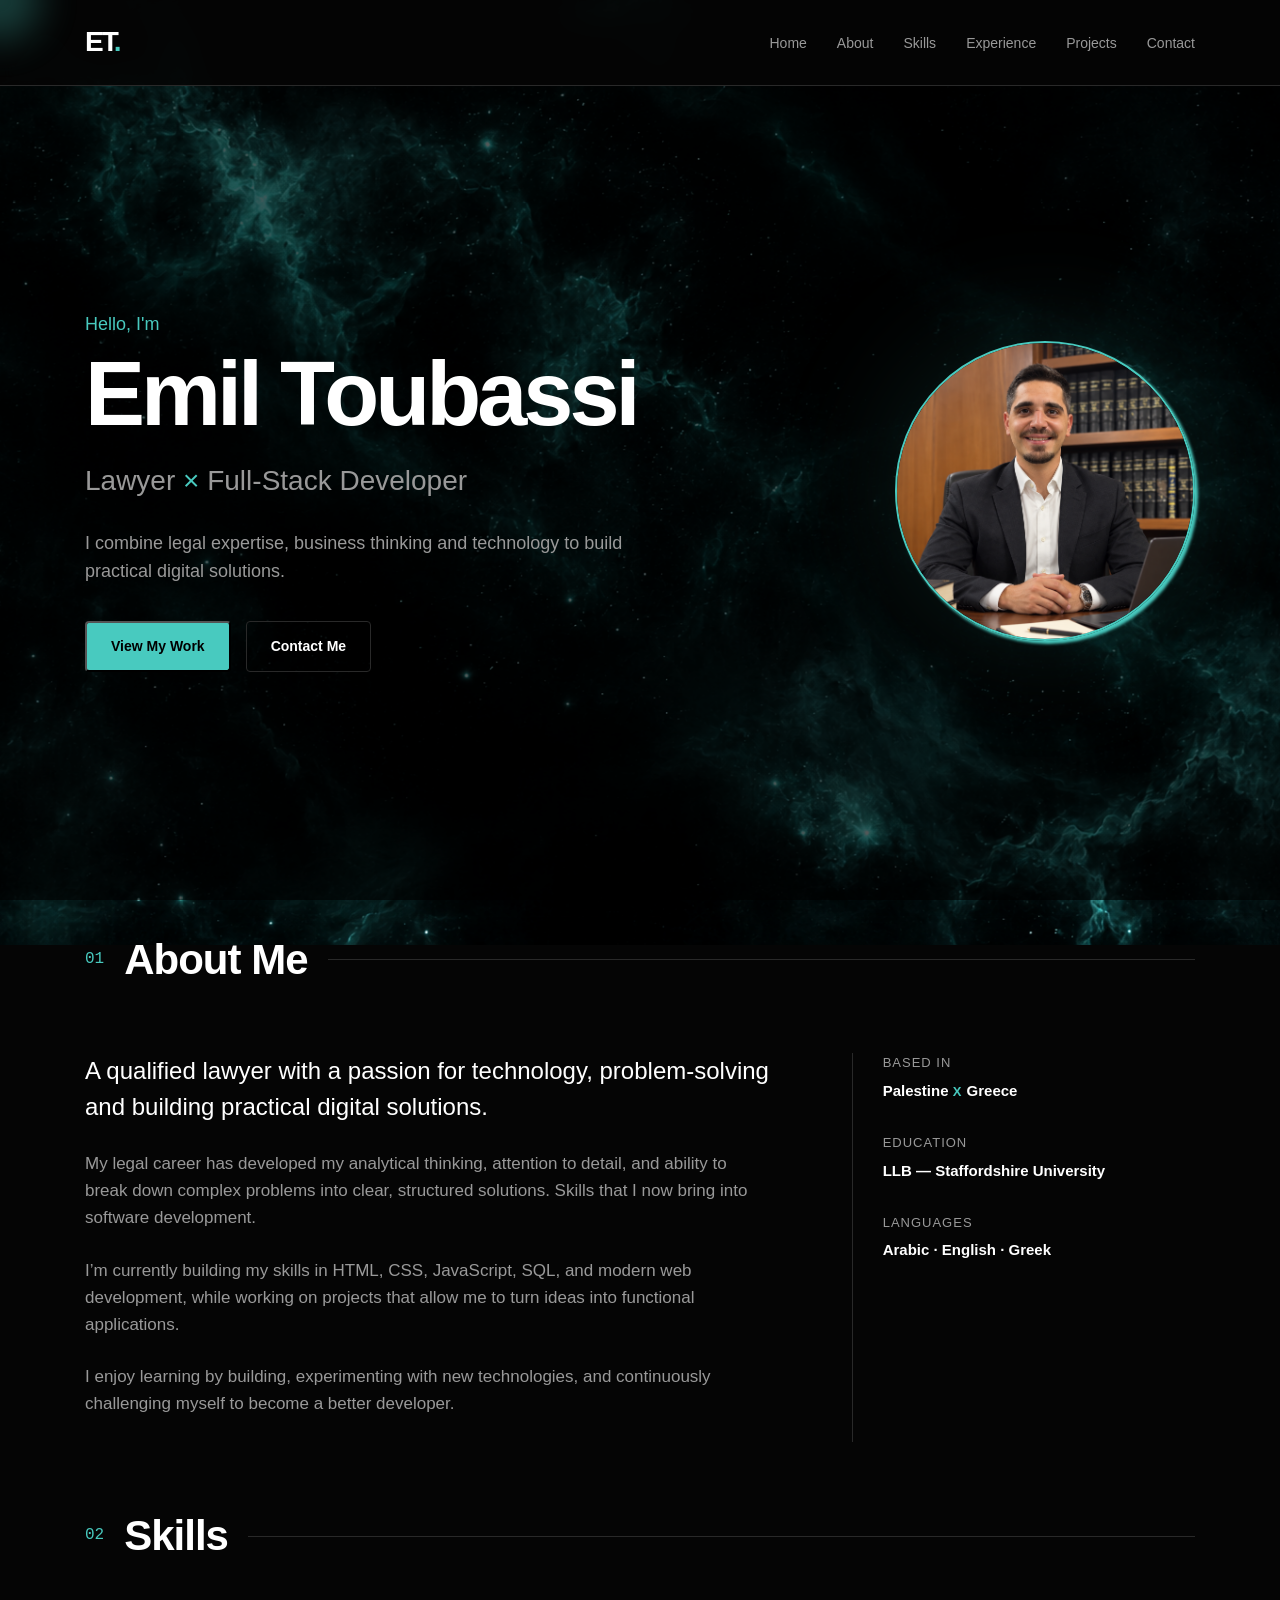
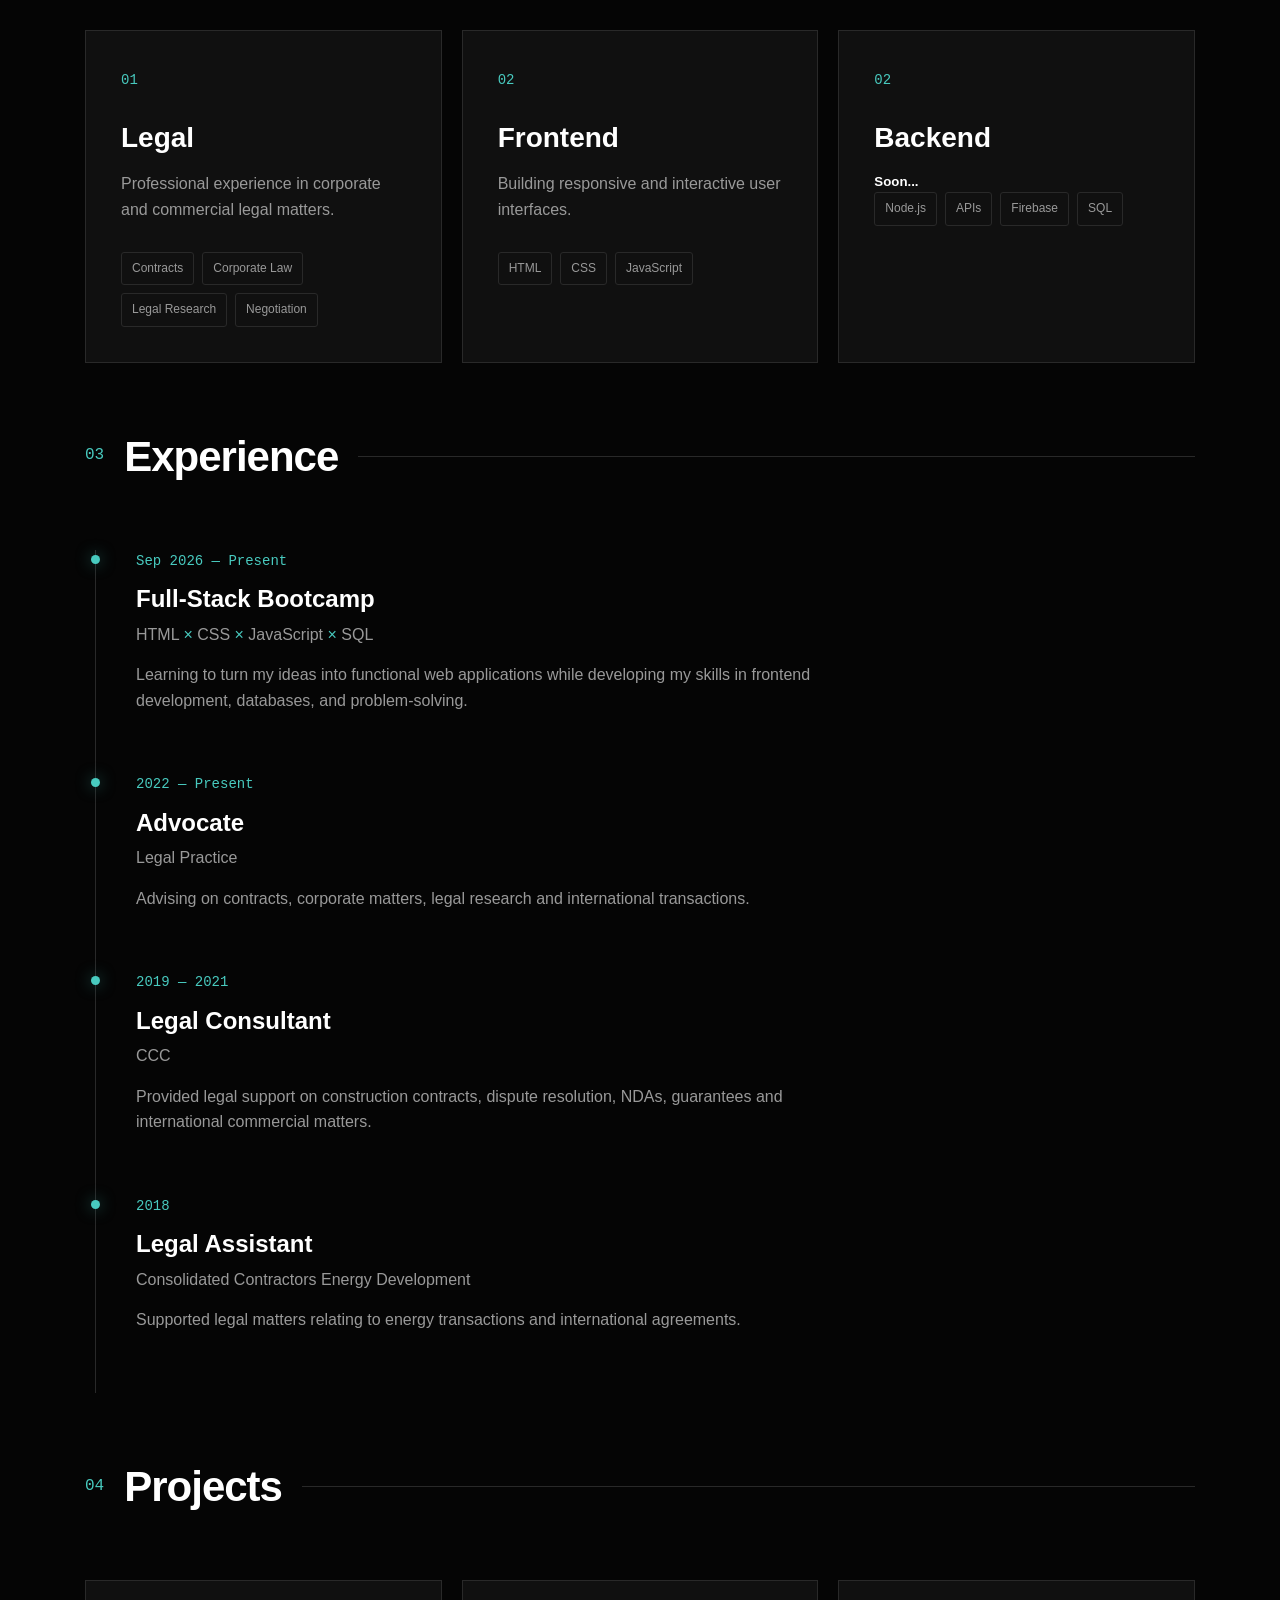
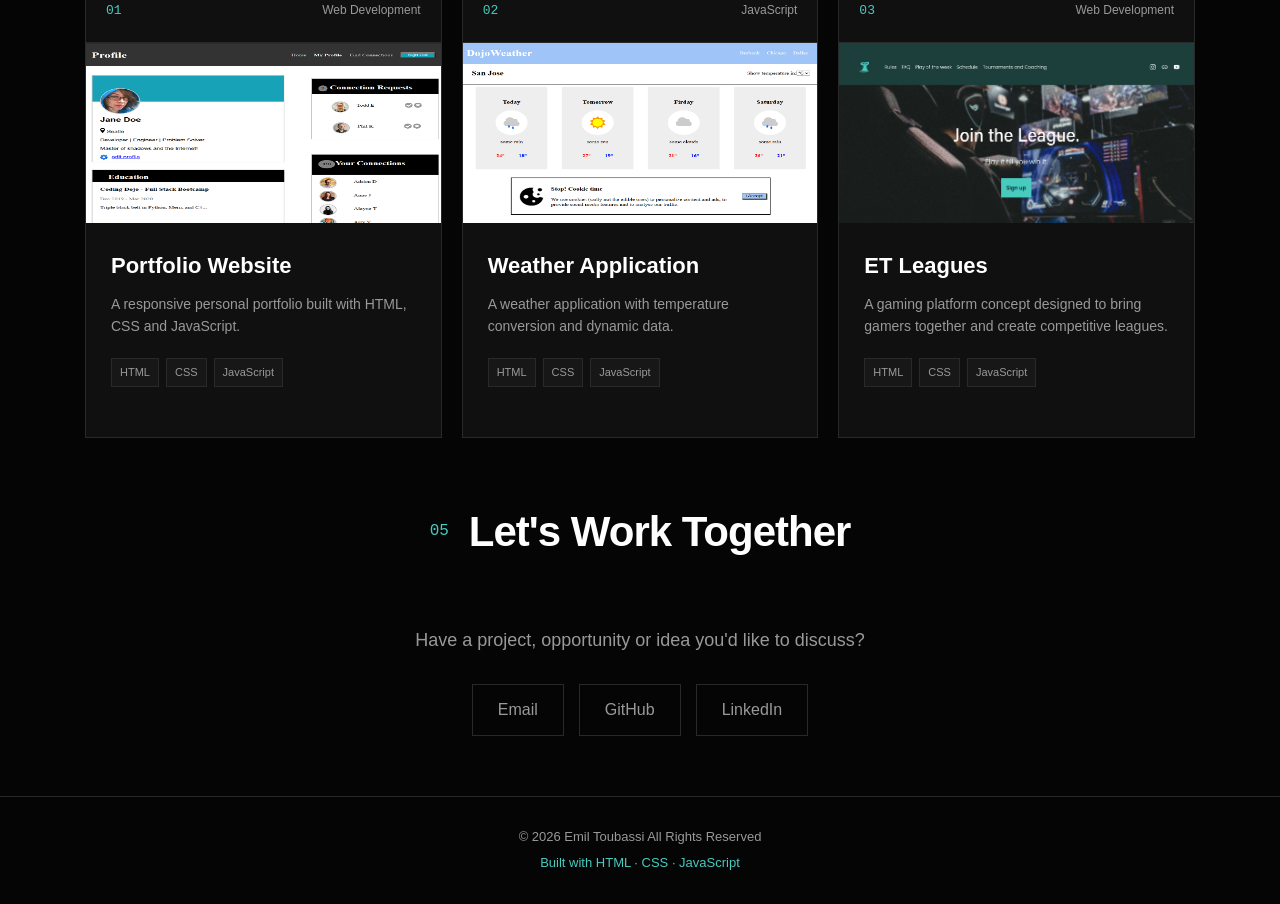
==== files/index.html @ 51c75984 "Add files via upload" ====
<!doctype html>
<html lang="en">
  <head>
    <meta charset="UTF-8" />
    <meta name="viewport" content="width=device-width, initial-scale=1.0" />

    <title>Emil Toubassi | Portfolio</title>

    <link rel="stylesheet" href="style.css" />
  </head>

  <body>
    <!--Mouse Glow-->
    <div class="cursor-glow"></div>
    <!-- =========================
         NAVBAR
    ========================== -->

    <header>
      <nav class="navbar">
        <a href="#home" class="logo"> ET<span>.</span> </a>
        <ul class="nav-links">
          <li>
            <a href="#home">Home</a>
          </li>
          <li>
            <a href="./about.html">About</a>
          </li>
          <li>
            <a href="./skills.html">Skills</a>
          </li>
          <li>
            <a href="#experience">Experience</a>
          </li>
          <li>
            <a href="#projects">Projects</a>
          </li>
          <li>
            <a href="#contact">Contact</a>
          </li>
        </ul>
        <!-- <button id="theme-toggle" class="theme-toggle">Light</button> -->
      </nav>
    </header>

    <!-- =========================
         HERO
    ========================== -->

    <main>
      <section id="home" class="hero">
        <div class="hero-content">
          <p class="hero-intro">Hello, I'm</p>
          <h1>Emil Toubassi</h1>
          <h2>Lawyer <span>×</span> Full-Stack Developer</h2>
          <p class="hero-description">
            I combine legal expertise, business thinking and technology to build
            practical digital solutions.
          </p>
          <div class="hero-buttons">
            <button href="#projects" class="btn primary-btn">
              View My Work
            </button>
            <a href="#contact" class="btn secondary-btn"> Contact Me </a>
          </div>
        </div>
        <div class="hero-image">
          <div class="image-glow"></div>
          <img src="./pics/portfolio-pic.png" alt="Emil Toubassi" />
        </div>
      </section>

      <!-- =========================
             ABOUT
        ========================== -->

      <section id="about" class="section">
        <div class="section-heading">
          <span class="section-number"> 01 </span>

          <h2>About Me</h2>
        </div>

        <div class="about-content">
          <div class="about-main">
            <p class="large-text">
              A qualified lawyer with a passion for technology, problem-solving
              and building practical digital solutions.
            </p>
            <p>
              My legal career has developed my analytical thinking, attention to
              detail, and ability to break down complex problems into clear,
              structured solutions. Skills that I now bring into software
              development.
            </p>
            <p>
              I’m currently building my skills in HTML, CSS, JavaScript, SQL,
              and modern web development, while working on projects that allow
              me to turn ideas into functional applications.
            </p>
            <p>
              I enjoy learning by building, experimenting with new technologies,
              and continuously challenging myself to become a better developer.
            </p>
          </div>

          <div class="about-details">
            <div class="detail-item">
              <span> Based in </span>
              <strong> Palestine <span>x</span> Greece</strong>
            </div>
            <div class="detail-item">
              <span> Education </span>
              <strong> LLB — Staffordshire University </strong>
            </div>
            <div class="detail-item">
              <span> Languages </span>
              <strong> Arabic · English · Greek </strong>
            </div>
          </div>
        </div>
      </section>
      <!-- =========================
             Skills
        ========================== -->

      <section id="skills" class="section">
        <div class="section-heading">
          <span class="section-number"> 02 </span>
          <h2>Skills</h2>
        </div>
        <div class="skills-container">
          <!-- Legal -->
          <div class="skill-card">
            <span class="skill-number"> 01 </span>
            <h3>Legal</h3>
            <p>
              Professional experience in corporate and commercial legal matters.
            </p>
            <div class="skill-list">
              <span>Contracts</span>
              <span>Corporate Law</span>
              <span>Legal Research</span>
              <span>Negotiation</span>
            </div>
          </div>

          <!-- FRONTEND -->
          <div class="skill-card">
            <span class="skill-number"> 02 </span>
            <h3>Frontend</h3>
            <p>Building responsive and interactive user interfaces.</p>
            <div class="skill-list">
              <span>HTML</span>
              <span>CSS</span>
              <span>JavaScript</span>
            </div>
          </div>

          <!-- BACKEND -->
          <div class="skill-card">
            <span class="skill-number"> 02 </span>
            <h3>Backend</h3>
            <h5>Soon...</h5>
            <div class="skill-list">
              <span>Node.js</span>
              <span>APIs</span>
              <span>Firebase</span>
              <span>SQL</span>
            </div>
          </div>
        </div>
      </section>

      <!-- =========================
             EXPERIENCE
        ========================== -->

      <section id="experience" class="section">
        <div class="section-heading">
          <span class="section-number"> 03 </span>

          <h2>Experience</h2>
        </div>

        <div class="timeline">
          <!-- Bootcamp -->
          <div class="timeline-item">
            <div class="timeline-date">Sep 2026 — Present</div>
            <div class="timeline-content">
              <h3>Full-Stack Bootcamp</h3>
              <h4>
                HTML <span>×</span> CSS <span>×</span> JavaScript
                <span>×</span> SQL
              </h4>
              <p>
                Learning to turn my ideas into functional web applications while
                developing my skills in frontend development, databases, and
                problem-solving.
              </p>
            </div>
          </div>
          <!-- Lawyer -->
          <div class="timeline-item">
            <div class="timeline-date">2022 — Present</div>

            <div class="timeline-content">
              <h3>Advocate</h3>
              <h4>Legal Practice</h4>

              <p>
                Advising on contracts, corporate matters, legal research and
                international transactions.
              </p>
            </div>
          </div>
          <!-- Consultant -->
          <div class="timeline-item">
            <div class="timeline-date">2019 — 2021</div>

            <div class="timeline-content">
              <h3>Legal Consultant</h3>

              <h4>CCC</h4>

              <p>
                Provided legal support on construction contracts, dispute
                resolution, NDAs, guarantees and international commercial
                matters.
              </p>
            </div>
          </div>
          <!-- Assistant -->
          <div class="timeline-item">
            <div class="timeline-date">2018</div>

            <div class="timeline-content">
              <h3>Legal Assistant</h3>

              <h4>Consolidated Contractors Energy Development</h4>

              <p>
                Supported legal matters relating to energy transactions and
                international agreements.
              </p>
            </div>
          </div>
        </div>
      </section>

      <!-- =========================
             PROJECTS
        ========================== -->

      <section id="projects" class="section">
        <div class="section-heading">
          <span class="section-number"> 04 </span>

          <h2>Projects</h2>
        </div>

        <div class="projects-container">
          <!-- PROJECT 1 -->
          <article class="project-card">
            <div class="project-top">
              <span class="project-number"> 01 </span>
              <span class="project-type"> Web Development </span>
            </div>
            <div class="project-placeholder">
              <img
                class="card-img"
                src="./pics/profile.png"
                alt="profile project"
              />
            </div>

            <div class="project-content">
              <h3>Portfolio Website</h3>
              <p>
                A responsive personal portfolio built with HTML, CSS and
                JavaScript.
              </p>
              <div class="project-technologies">
                <span>HTML</span>
                <span>CSS</span>
                <span>JavaScript</span>
              </div>
              <!--
              <a href="#" class="project-link"> View Project → </a>
              -->
            </div>
          </article>

          <!-- PROJECT 2 -->

          <article class="project-card">
            <div class="project-top">
              <span class="project-number"> 02 </span>

              <span class="project-type"> JavaScript </span>
            </div>

            <div class="project-placeholder">
              <img
                class="card-img"
                src="./pics/weather-web.png"
                alt="weather website project"
              />
            </div>

            <div class="project-content">
              <h3>Weather Application</h3>

              <p>
                A weather application with temperature conversion and dynamic
                data.
              </p>

              <div class="project-technologies">
                <span>HTML</span>
                <span>CSS</span>
                <span>JavaScript</span>
              </div>
              <!--
              <a href="#" class="project-link"> View Project → </a>
              -->
            </div>
          </article>

          <!-- PROJECT 3 -->

          <article class="project-card">
            <div class="project-top">
              <span class="project-number"> 03 </span>

              <span class="project-type"> Web Development </span>
            </div>

            <div class="project-placeholder">
              <img
                class="card-img"
                src="./pics/et-leagues.png"
                alt="et leagues"
              />
            </div>

            <div class="project-content">
              <h3>ET Leagues</h3>
              <p>
                A gaming platform concept designed to bring gamers together and
                create competitive leagues.
              </p>

              <div class="project-technologies">
                <span>HTML</span>
                <span>CSS</span>
                <span>JavaScript</span>
              </div>
              <!--
              <a href="#" class="project-link"> View Project → </a>
              -->
            </div>

            <!-- PROJECT 4 -->
          </article>
        </div>
      </section>

      <!-- =========================
             CONTACT
        ========================== -->

      <section id="contact" class="section contact-section">
        <div class="section-heading">
          <span class="section-number"> 05 </span>

          <h2>Let's Work Together</h2>
        </div>

        <p class="contact-text">
          Have a project, opportunity or idea you'd like to discuss?
        </p>

        <div class="contact-links">
          <a href="mailto:emiletoubassi@gmail.com"> Email </a>

          <a href="https://github.com/Toubassi" target="github-prof">
            GitHub
          </a>
          <a
            href="https://www.linkedin.com/in/emil-toubassi/"
            target="linkin-prof"
          >
            LinkedIn
          </a>
        </div>
      </section>
    </main>

    <!-- =========================
         FOOTER
    ========================== -->

    <footer>
      <p>© 2026 Emil Toubassi All Rights Reserved</p>

      <p class="footer-accent">Built with HTML · CSS · JavaScript</p>
    </footer>

    <script src="script.js"></script>
  </body>
</html>
---- files/style.css ----
:root {
  --primary: #48cabf;
  --background: #050505;
  --surface: #101010;
  --surface-light: #171717;
  --border: #292929;
  --text: #ffffff;
  --gray-text: #999999;
}

/* body.light-theme {
  --background: #f5f5f5;
  --surface: #ffffff;
  --surface-light: #eeeeee;
  --border: #d5d5d5;
  --text: #111111;
  --gray-text: #666666;
} */

.cursor-glow {
  position: fixed;
  width: 80px;
  height: 80px;
  border-radius: 50%;
  background-color: var(--primary);
  opacity: 0.3;
  filter: blur(20px);
  pointer-events: none;
  transform: translate(-50%, -50%);
  z-index: 9999;
}

* {
  box-sizing: border-box;
  margin: 0;
  padding: 0;
}

html {
  scroll-behavior: smooth;
}

body {
  font-family: Arial, Helvetica, sans-serif;
  background-color: var(--background);
  color: var(--text);
  line-height: 1.6;
  position: relative;
  overflow-x: hidden;
}

/* Background Pic */

body::before {
  content: "";
  position: fixed;
  top: -5%;
  left: -5%;
  width: 110%;
  height: 110%;
  background-image: url(./pics/background.png);
  background-size: cover;
  background-position: center;
  z-index: -2;
  animation: backgroundMove 5s ease-in-out infinite alternate;
}

@keyframes backgroundMove {
  from {
    transform: scale(1);
  }
  to {
    transform: scale(1.08);
  }
}

body::after {
  content: "";
  position: fixed;
  top: 0;
  left: 0;
  width: 100%;
  height: 100%;
  background-color: rgba(0, 0, 0, 0.65);
  z-index: -1;
}

a {
  text-decoration: none;
  color: inherit;
}

ul {
  list-style: none;
}

/* =========================
   NAVBAR
========================= */

header {
  position: sticky;
  top: 0;
  z-index: 1000;
  background-color: rgba(5, 5, 5, 0.9);
  border-bottom: 1px solid var(--border);
  backdrop-filter: blur(10px);
}

.navbar {
  max-width: 1150px;
  margin: auto;
  padding: 20px;
  display: flex;
  justify-content: space-between;
  align-items: center;
}

/* LOGO */

.logo {
  font-size: 28px;
  font-weight: bold;
  letter-spacing: -2px;
}

.logo span {
  color: var(--primary);
}

/* NAV LINKS */

.nav-links {
  display: flex;
  gap: 30px;
}

.nav-links a {
  color: var(--gray-text);
  font-size: 14px;
  transition: 0.3s;
}

.nav-links a:hover {
  color: var(--primary);
}

/* THEME BUTTON */

/* .theme-toggle {
  background-color: transparent;
  color: var(--text);
  border: 1px solid var (--border);
  padding: 8px 14px;
  border-radius: 20px;
  font-size: 13px;
  cursor: pointer;
  transition: 0.3;
}

.theme-toggle:hover {
  color: var(--primary);
} */

/* =========================
   HERO
========================= */

.hero {
  max-width: 1150px;
  min-height: 90vh;
  margin: auto;
  padding: 30px 20px;
  display: flex;
  align-items: center;
  justify-content: space-between;
  gap: 80px;
}

.hero-content {
  max-width: 700px;
}

.hero-intro {
  color: var(--primary);
  font-size: 18px;
  margin-bottom: 10px;
}

.hero h1 {
  font-size: clamp(50px, 8vw, 90px);
  line-height: 1;
  letter-spacing: -4px;
  margin-bottom: 20px;
}

.hero h2 {
  color: var(--gray-text);
  font-size: 28px;
  font-weight: normal;
  margin-bottom: 25px;
}

.hero h2 span {
  color: var(--primary);
}

.hero-description {
  color: var(--gray-text);
  max-width: 600px;
  font-size: 18px;
  margin-bottom: 35px;
}

/* =========================
   BUTTONS
========================= */

.hero-buttons {
  display: flex;
  gap: 15px;
}

.btn {
  display: inline-block;
  padding: 13px 24px;
  border-radius: 4px;
  font-size: 14px;
  font-weight: bold;
  transition: 0.3s;
}

.primary-btn {
  background-color: var(--primary);
  color: #000000;
}

.primary-btn:hover {
  box-shadow: 0 0 25px #48cabf59;
  transform: translateY(-2px);
}

.secondary-btn {
  border: 1px solid var(--border);
  color: var(--text);
}

.secondary-btn:hover {
  border-color: var(--primary);
  color: var(--primary);
}

/* =========================
   HERO IMAGE
========================= */

.hero-image {
  position: relative;
  width: 300px;
  height: 300px;
  flex-shrink: 0;
}

.hero-image img {
  position: relative;
  width: 100%;
  height: 100%;
  object-fit: cover;
  border-radius: 50%;
  border: 2px solid var(--primary);
  z-index: 2;
  box-shadow: 3px 3px 3px #48cabf;
}

.image-glow {
  position: absolute;
  width: 100%;
  height: 100%;
  background-color: var(--primary);
  border-radius: 50%;
  filter: blur(70px);
  opacity: 0.15;
}

/* =========================
   SECTIONS
========================= */

.section {
  max-width: 1150px;
  margin: auto;
  padding: 30px 20px;
}

.section-heading {
  display: flex;
  align-items: center;
  gap: 20px;
  margin-bottom: 60px;
}

.section-number {
  color: var(--primary);
  font-family: monospace;
  font-size: 16px;
}

.section-heading h2 {
  font-size: 42px;
  letter-spacing: -1px;
}

.section-heading::after {
  content: "";
  height: 1px;
  flex: 1;
  background-color: var(--border);
}

/* =========================
   ABOUT
========================= */

.about-content {
  display: grid;
  grid-template-columns: 2fr 1fr;
  gap: 80px;
}

.about-main p {
  color: var(--gray-text);
  margin-bottom: 25px;
  font-size: 17px;
}

.about-main .large-text {
  color: var(--text);
  font-size: 24px;
  line-height: 1.5;
}

.about-details {
  border-left: 1px solid var(--border);
  padding-left: 30px;
}

.detail-item {
  display: flex;
  flex-direction: column;
  gap: 5px;
  margin-bottom: 30px;
}

.detail-item span {
  color: var(--gray-text);
  font-size: 13px;
  text-transform: uppercase;
  letter-spacing: 1px;
}

.detail-item strong {
  color: var(--text);
  font-size: 15px;
}

.detail-item strong span {
  color: var(--primary);
}

/* =========================
   SKILLS
========================= */

.skills-container {
  display: grid;
  grid-template-columns: repeat(3, 1fr);
  gap: 20px;
}

.skill-card {
  background-color: var(--surface);
  border: 1px solid var(--border);
  padding: 35px;
  min-height: 300px;
  transition: 0.3s;
}

.skill-card:hover {
  border-color: var(--primary);
  transform: translateY(-5px);
}

.skill-number {
  color: var(--primary);
  font-family: monospace;
  font-size: 14px;
}

.skill-card h3 {
  font-size: 28px;
  margin: 25px 0 10px;
}

.skill-card > p {
  color: var(--gray-text);
  margin-bottom: 30px;
}

.skill-list {
  display: flex;
  flex-wrap: wrap;
  gap: 8px;
}

.skill-list span {
  border: 1px solid var(--border);
  padding: 6px 10px;
  color: var(--gray-text);
  font-size: 12px;
  border-radius: 3px;
}

/* =========================
   EXPERIENCE
========================= */

.timeline {
  border-left: 1px solid var(--border);
  margin-left: 10px;
}

.timeline-item {
  position: relative;
  padding-left: 40px;
  padding-bottom: 60px;
}

.timeline-item::before {
  content: "";
  position: absolute;
  width: 9px;
  height: 9px;
  border-radius: 50%;
  background-color: var(--primary);
  left: -5px;
  top: 5px;
  box-shadow: 0 0 15px rgba(72, 202, 191, 0.5);
}

.timeline-date {
  color: var(--primary);
  font-family: monospace;
  font-size: 14px;
  margin-bottom: 8px;
}

.timeline-content h3 {
  font-size: 24px;
  margin-bottom: 3px;
}

.timeline-content h4 {
  color: var(--gray-text);
  font-weight: normal;
  margin-bottom: 15px;
}

.timeline-content p {
  color: var(--gray-text);
  max-width: 700px;
}

.timeline-content h4 span {
  color: var(--primary);
}

/* =========================
   PROJECTS
========================= */

.projects-container {
  display: grid;
  grid-template-columns: repeat(3, 1fr);
  gap: 20px;
}

.project-card {
  background-color: var(--surface);
  border: 1px solid var(--border);
  overflow: hidden;
  transition: 0.3s;
}

.project-card:hover {
  border-color: var(--primary);
  transform: translateY(-6px);
  box-shadow: 0 15px 40px rgba(0, 0, 0, 0.4);
}

.project-top {
  display: flex;
  justify-content: space-between;
  padding: 20px;
  border-bottom: 1px solid var(--border);
}

.project-number {
  color: var(--primary);
  font-family: monospace;
}

.project-type {
  color: var(--gray-text);
  font-size: 12px;
}

.project-placeholder {
  height: 180px;
  display: flex;
  align-items: center;
  justify-content: center;
  background-color: var(--surface-light);
  color: var(--primary);
  font-size: 60px;
  font-weight: bold;
  letter-spacing: -5px;
}

.card-img {
  width: 100%;
  height: 100%;
}

.project-content {
  padding: 25px;
}

.project-content h3 {
  font-size: 22px;
  margin-bottom: 10px;
}

.project-content p {
  color: var(--gray-text);
  font-size: 14px;
  margin-bottom: 20px;
}

.project-technologies {
  display: flex;
  flex-wrap: wrap;
  gap: 7px;
  margin-bottom: 25px;
}

.project-technologies span {
  background-color: var(--surface-light);
  border: 1px solid var(--border);
  padding: 5px 8px;
  color: var(--gray-text);
  font-size: 11px;
}

.project-link {
  color: var(--primary);
  font-size: 14px;
  font-weight: bold;
}

.project-link:hover {
  text-decoration: underline;
}

/* =========================
   CONTACT
========================= */

.contact-section {
  text-align: center;
  padding-bottom: 60px;
}

.contact-section .section-heading {
  justify-content: center;
}

.contact-section .section-heading::after {
  display: none;
}

.contact-text {
  color: var(--gray-text);
  font-size: 18px;
  margin-bottom: 30px;
}

.contact-links {
  display: flex;
  justify-content: center;
  gap: 15px;
}

.contact-links a {
  border: 1px solid var(--border);
  padding: 12px 25px;
  color: var(--gray-text);
  transition: 0.3s;
}

.contact-links a:hover {
  color: var(--primary);
  border-color: var(--primary);
}

/* =========================
   FOOTER
========================= */

footer {
  border-top: 1px solid var(--border);
  padding: 30px 20px;
  text-align: center;
  color: var(--gray-text);
  font-size: 13px;
}

.footer-accent {
  color: var(--primary);
  margin-top: 5px;
}

/* =========================
   RESPONSIVE
========================= */

@media (max-width: 900px) {
  .hero {
    flex-direction: column-reverse;
    text-align: center;
    padding-top: 70px;
  }

  .hero-description {
    margin-left: auto;
    margin-right: auto;
  }

  .hero-buttons {
    justify-content: center;
  }

  .skills-container {
    grid-template-columns: 1fr;
  }

  .projects-container {
    grid-template-columns: 1fr;
  }

  .about-content {
    grid-template-columns: 1fr;
    gap: 40px;
  }

  .about-details {
    border-left: none;
    border-top: 1px solid var(--border);
    padding-left: 0;
    padding-top: 30px;
  }
}

@media (max-width: 650px) {
  .navbar {
    padding: 15px;
  }

  .nav-links {
    display: none;
  }

  .hero {
    min-height: auto;
    padding: 80px 20px;
  }

  .hero h1 {
    font-size: 50px;
    letter-spacing: -2px;
  }

  .hero h2 {
    font-size: 21px;
  }

  .hero-image {
    width: 220px;
    height: 220px;
  }

  .hero-buttons {
    flex-direction: column;
  }

  .btn {
    width: 100%;
  }

  .section {
    padding: 80px 20px;
  }

  .section-heading h2 {
    font-size: 32px;
  }

  .contact-links {
    flex-direction: column;
  }
}
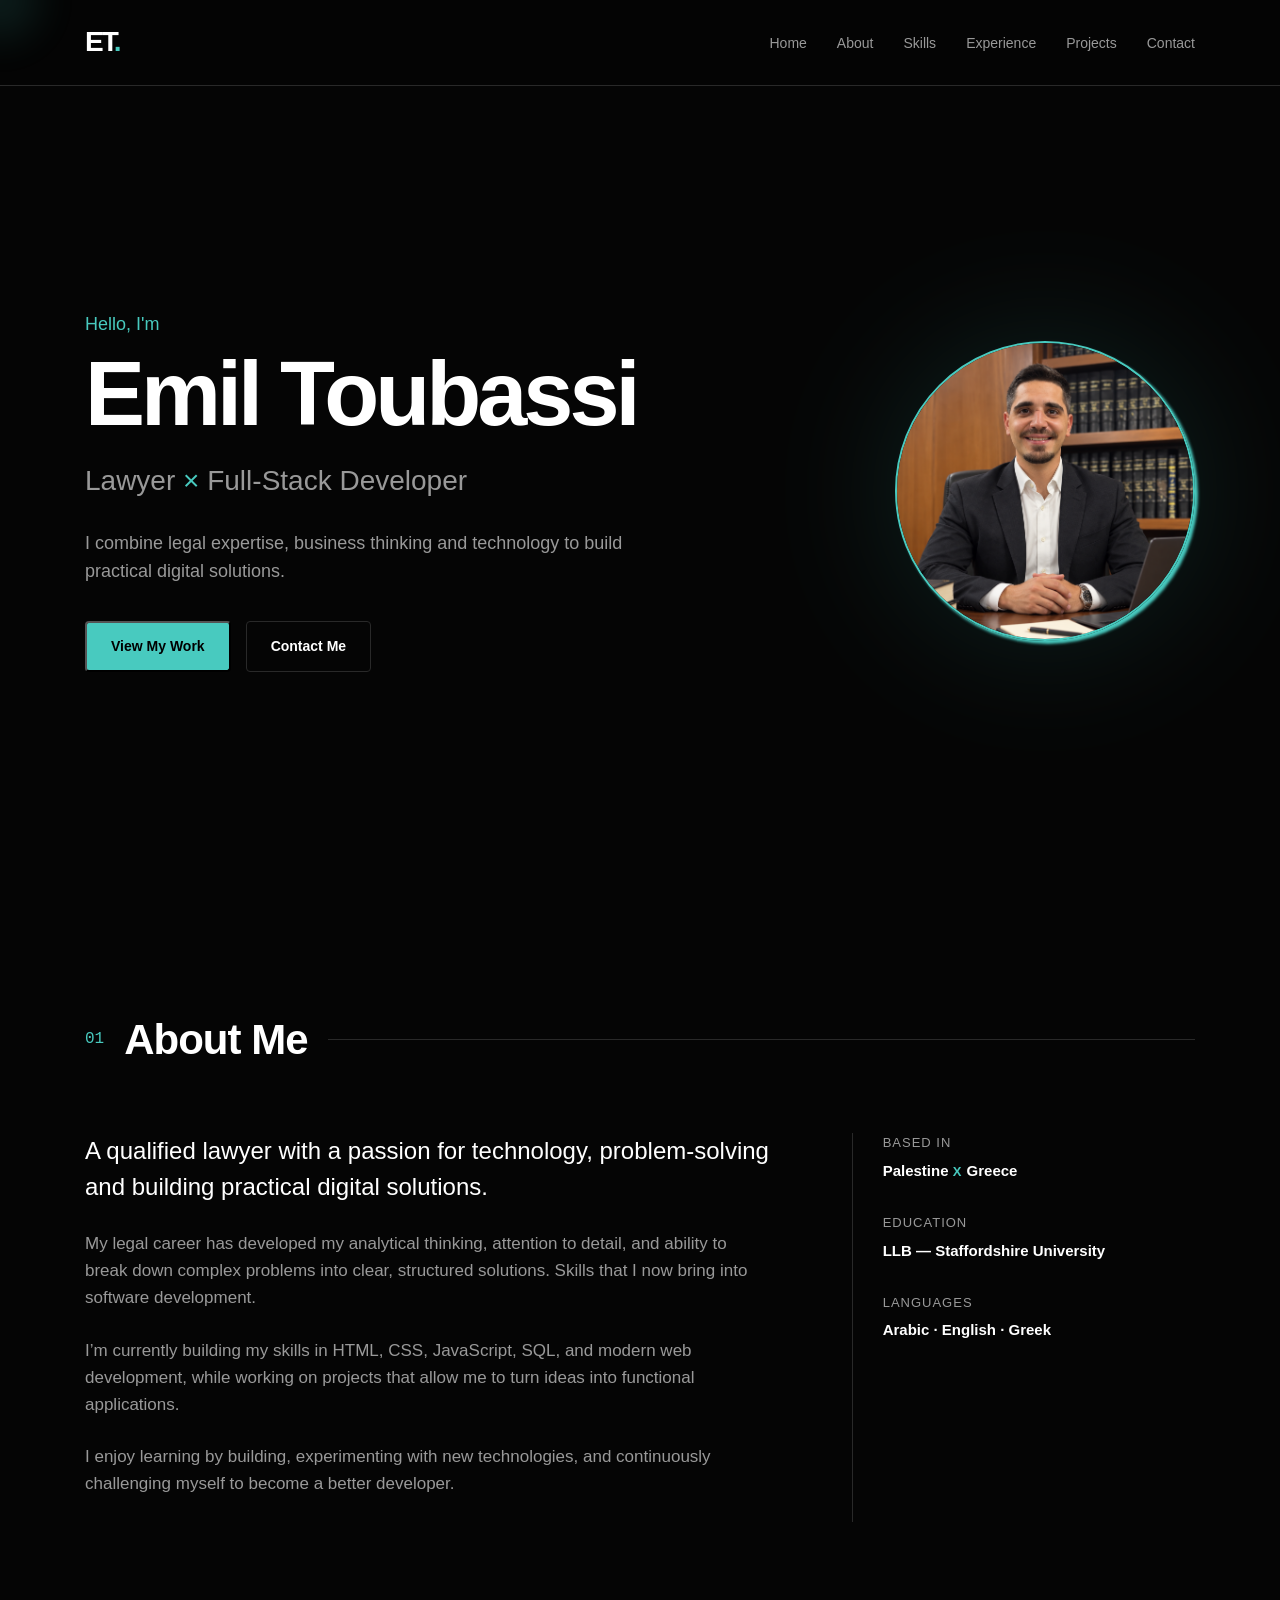
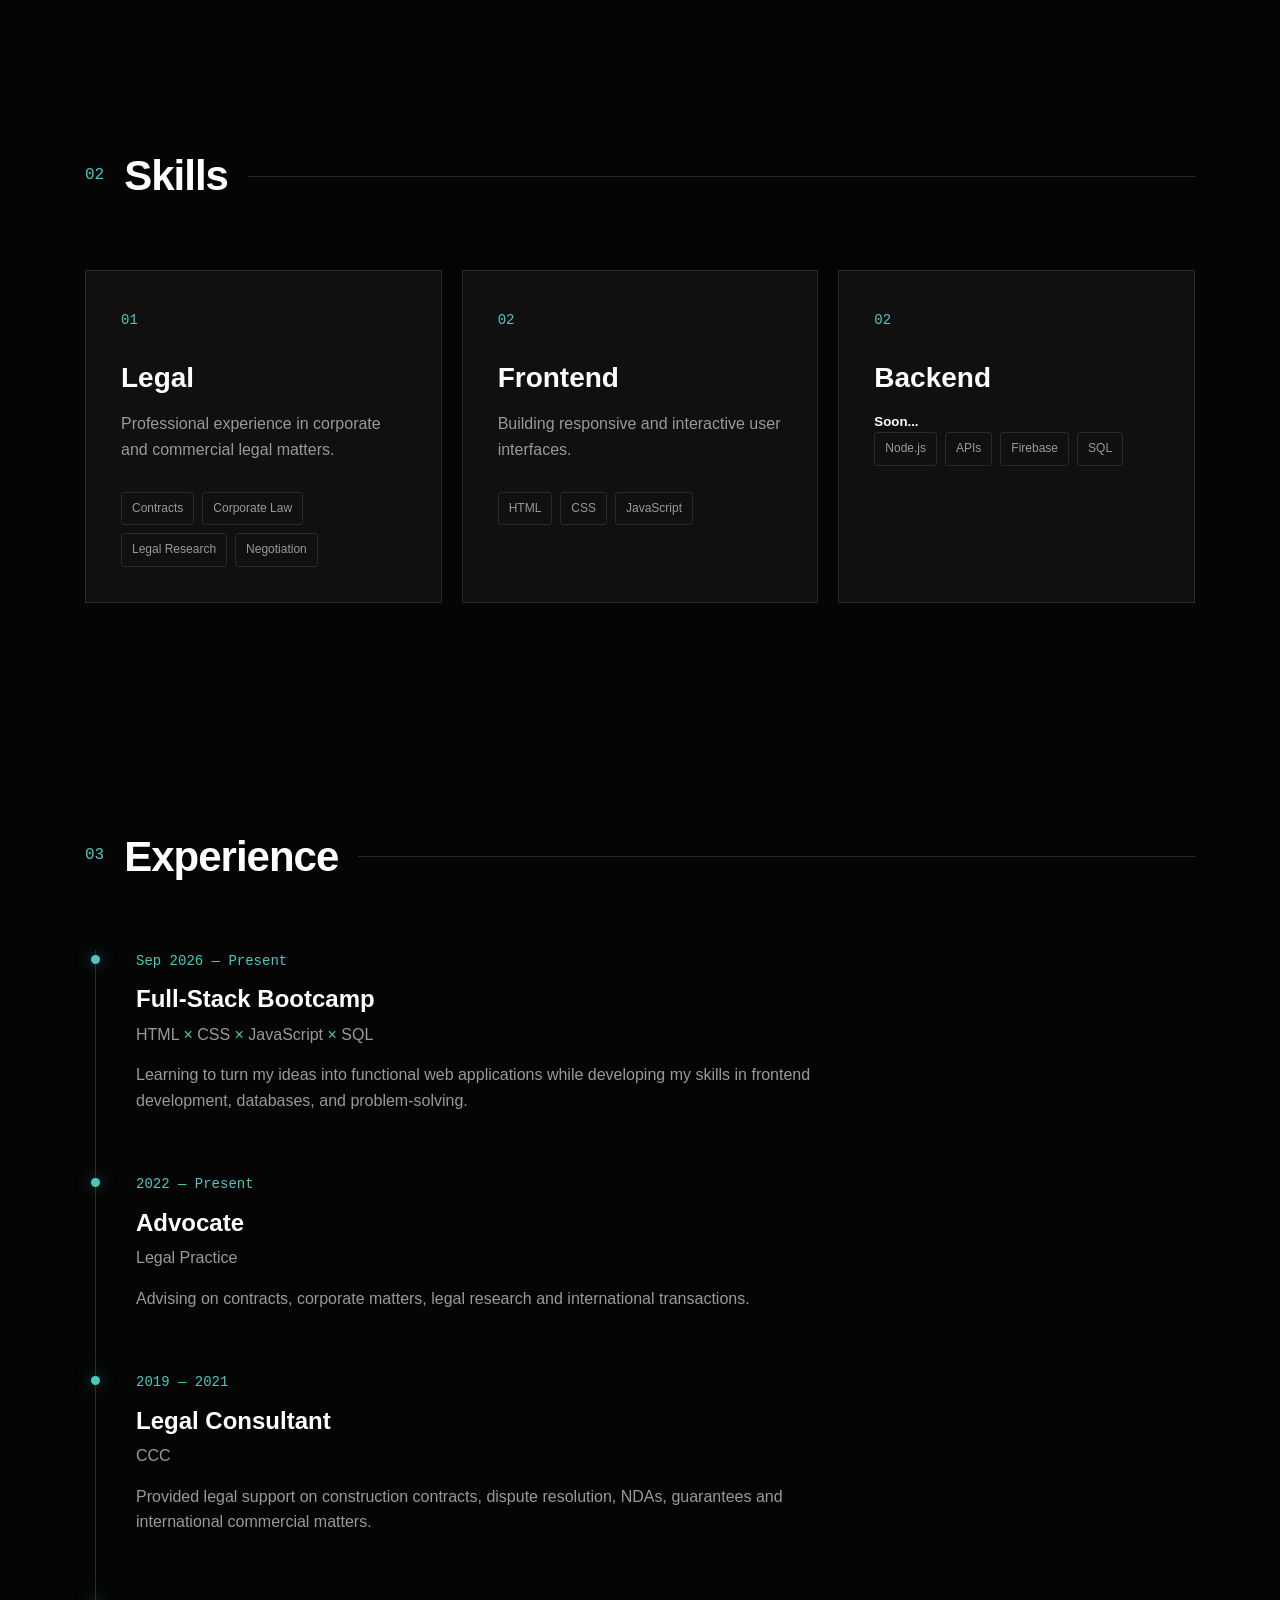
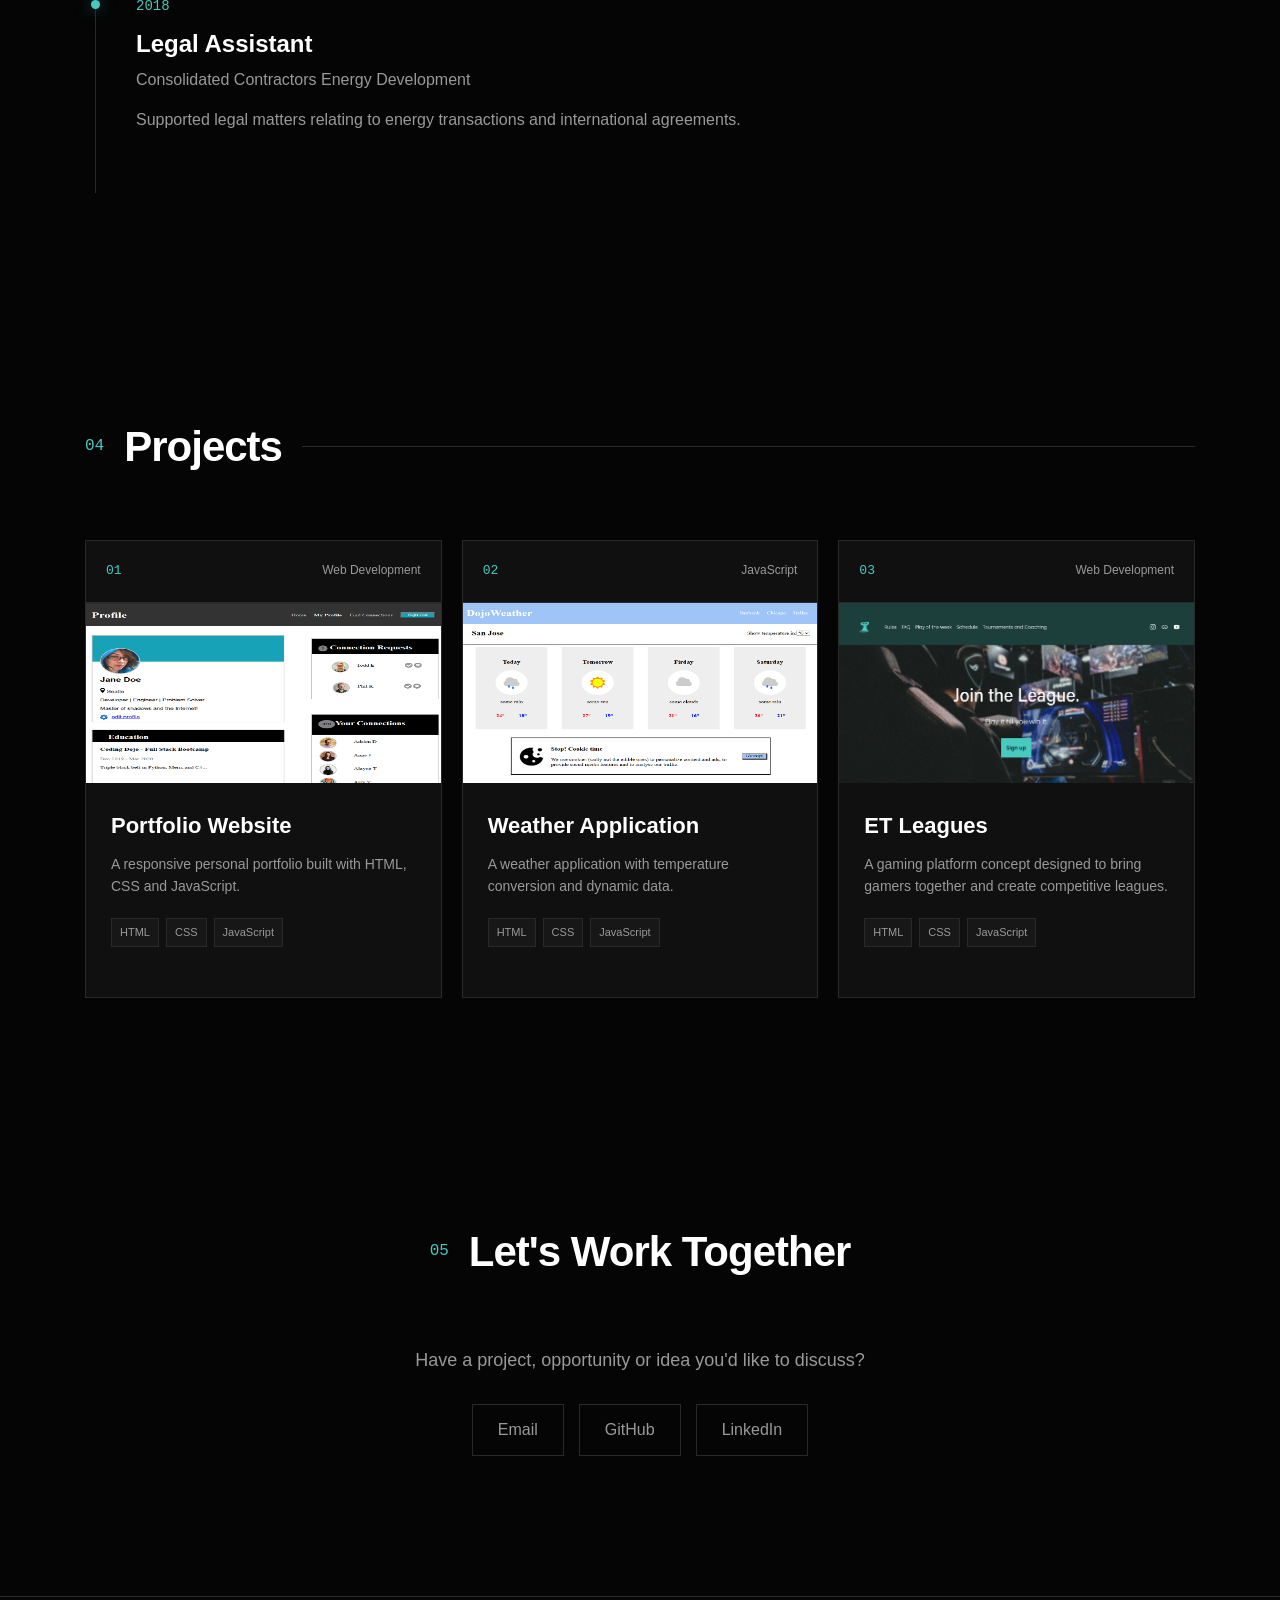
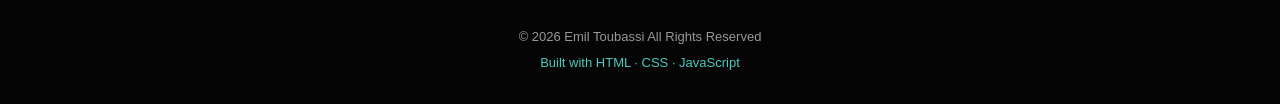
==== commit a9fc6d64: "portfolio" ====
--- a/files/index.html
+++ b/files/index.html
@@ -30,7 +30,7 @@
             <a href="./skills.html">Skills</a>
           </li>
           <li>
-            <a href="#experience">Experience</a>
+            <a href="./experience.html">Experience</a>
           </li>
           <li>
             <a href="#projects">Projects</a>
--- a/files/style.css
+++ b/files/style.css
@@ -5,17 +5,8 @@
   --surface-light: #171717;
   --border: #292929;
   --text: #ffffff;
-  --gray-text: #999999;
-}
-
-/* body.light-theme {
-  --background: #f5f5f5;
-  --surface: #ffffff;
-  --surface-light: #eeeeee;
-  --border: #d5d5d5;
-  --text: #111111;
-  --gray-text: #666666;
-} */
+  --text-muted: #999999;
+}
 
 .cursor-glow {
   position: fixed;
@@ -23,7 +14,7 @@
   height: 80px;
   border-radius: 50%;
   background-color: var(--primary);
-  opacity: 0.3;
+  opacity: 0.12;
   filter: blur(20px);
   pointer-events: none;
   transform: translate(-50%, -50%);
@@ -45,44 +36,6 @@
   background-color: var(--background);
   color: var(--text);
   line-height: 1.6;
-  position: relative;
-  overflow-x: hidden;
-}
-
-/* Background Pic */
-
-body::before {
-  content: "";
-  position: fixed;
-  top: -5%;
-  left: -5%;
-  width: 110%;
-  height: 110%;
-  background-image: url(./pics/background.png);
-  background-size: cover;
-  background-position: center;
-  z-index: -2;
-  animation: backgroundMove 5s ease-in-out infinite alternate;
-}
-
-@keyframes backgroundMove {
-  from {
-    transform: scale(1);
-  }
-  to {
-    transform: scale(1.08);
-  }
-}
-
-body::after {
-  content: "";
-  position: fixed;
-  top: 0;
-  left: 0;
-  width: 100%;
-  height: 100%;
-  background-color: rgba(0, 0, 0, 0.65);
-  z-index: -1;
 }
 
 a {
@@ -136,7 +89,7 @@
 }
 
 .nav-links a {
-  color: var(--gray-text);
+  color: var(--text-muted);
   font-size: 14px;
   transition: 0.3s;
 }
@@ -144,23 +97,6 @@
 .nav-links a:hover {
   color: var(--primary);
 }
-
-/* THEME BUTTON */
-
-/* .theme-toggle {
-  background-color: transparent;
-  color: var(--text);
-  border: 1px solid var (--border);
-  padding: 8px 14px;
-  border-radius: 20px;
-  font-size: 13px;
-  cursor: pointer;
-  transition: 0.3;
-}
-
-.theme-toggle:hover {
-  color: var(--primary);
-} */
 
 /* =========================
    HERO
@@ -170,7 +106,7 @@
   max-width: 1150px;
   min-height: 90vh;
   margin: auto;
-  padding: 30px 20px;
+  padding: 100px 20px;
   display: flex;
   align-items: center;
   justify-content: space-between;
@@ -195,7 +131,7 @@
 }
 
 .hero h2 {
-  color: var(--gray-text);
+  color: var(--text-muted);
   font-size: 28px;
   font-weight: normal;
   margin-bottom: 25px;
@@ -206,7 +142,7 @@
 }
 
 .hero-description {
-  color: var(--gray-text);
+  color: var(--text-muted);
   max-width: 600px;
   font-size: 18px;
   margin-bottom: 35px;
@@ -232,11 +168,11 @@
 
 .primary-btn {
   background-color: var(--primary);
-  color: #000000;
+  color: #000;
 }
 
 .primary-btn:hover {
-  box-shadow: 0 0 25px #48cabf59;
+  box-shadow: 0 0 25px rgba(72, 202, 191, 0.35);
   transform: translateY(-2px);
 }
 
@@ -289,7 +225,7 @@
 .section {
   max-width: 1150px;
   margin: auto;
-  padding: 30px 20px;
+  padding: 110px 20px;
 }
 
 .section-heading {
@@ -328,7 +264,7 @@
 }
 
 .about-main p {
-  color: var(--gray-text);
+  color: var(--text-muted);
   margin-bottom: 25px;
   font-size: 17px;
 }
@@ -352,7 +288,7 @@
 }
 
 .detail-item span {
-  color: var(--gray-text);
+  color: var(--text-muted);
   font-size: 13px;
   text-transform: uppercase;
   letter-spacing: 1px;
@@ -402,7 +338,7 @@
 }
 
 .skill-card > p {
-  color: var(--gray-text);
+  color: var(--text-muted);
   margin-bottom: 30px;
 }
 
@@ -415,7 +351,7 @@
 .skill-list span {
   border: 1px solid var(--border);
   padding: 6px 10px;
-  color: var(--gray-text);
+  color: var(--text-muted);
   font-size: 12px;
   border-radius: 3px;
 }
@@ -460,13 +396,13 @@
 }
 
 .timeline-content h4 {
-  color: var(--gray-text);
+  color: var(--text-muted);
   font-weight: normal;
   margin-bottom: 15px;
 }
 
 .timeline-content p {
-  color: var(--gray-text);
+  color: var(--text-muted);
   max-width: 700px;
 }
 
@@ -510,7 +446,7 @@
 }
 
 .project-type {
-  color: var(--gray-text);
+  color: var(--text-muted);
   font-size: 12px;
 }
 
@@ -541,7 +477,7 @@
 }
 
 .project-content p {
-  color: var(--gray-text);
+  color: var(--text-muted);
   font-size: 14px;
   margin-bottom: 20px;
 }
@@ -557,7 +493,7 @@
   background-color: var(--surface-light);
   border: 1px solid var(--border);
   padding: 5px 8px;
-  color: var(--gray-text);
+  color: var(--text-muted);
   font-size: 11px;
 }
 
@@ -577,7 +513,7 @@
 
 .contact-section {
   text-align: center;
-  padding-bottom: 60px;
+  padding-bottom: 140px;
 }
 
 .contact-section .section-heading {
@@ -589,7 +525,7 @@
 }
 
 .contact-text {
-  color: var(--gray-text);
+  color: var(--text-muted);
   font-size: 18px;
   margin-bottom: 30px;
 }
@@ -603,7 +539,7 @@
 .contact-links a {
   border: 1px solid var(--border);
   padding: 12px 25px;
-  color: var(--gray-text);
+  color: var(--text-muted);
   transition: 0.3s;
 }
 
@@ -620,7 +556,7 @@
   border-top: 1px solid var(--border);
   padding: 30px 20px;
   text-align: center;
-  color: var(--gray-text);
+  color: var(--text-muted);
   font-size: 13px;
 }
 
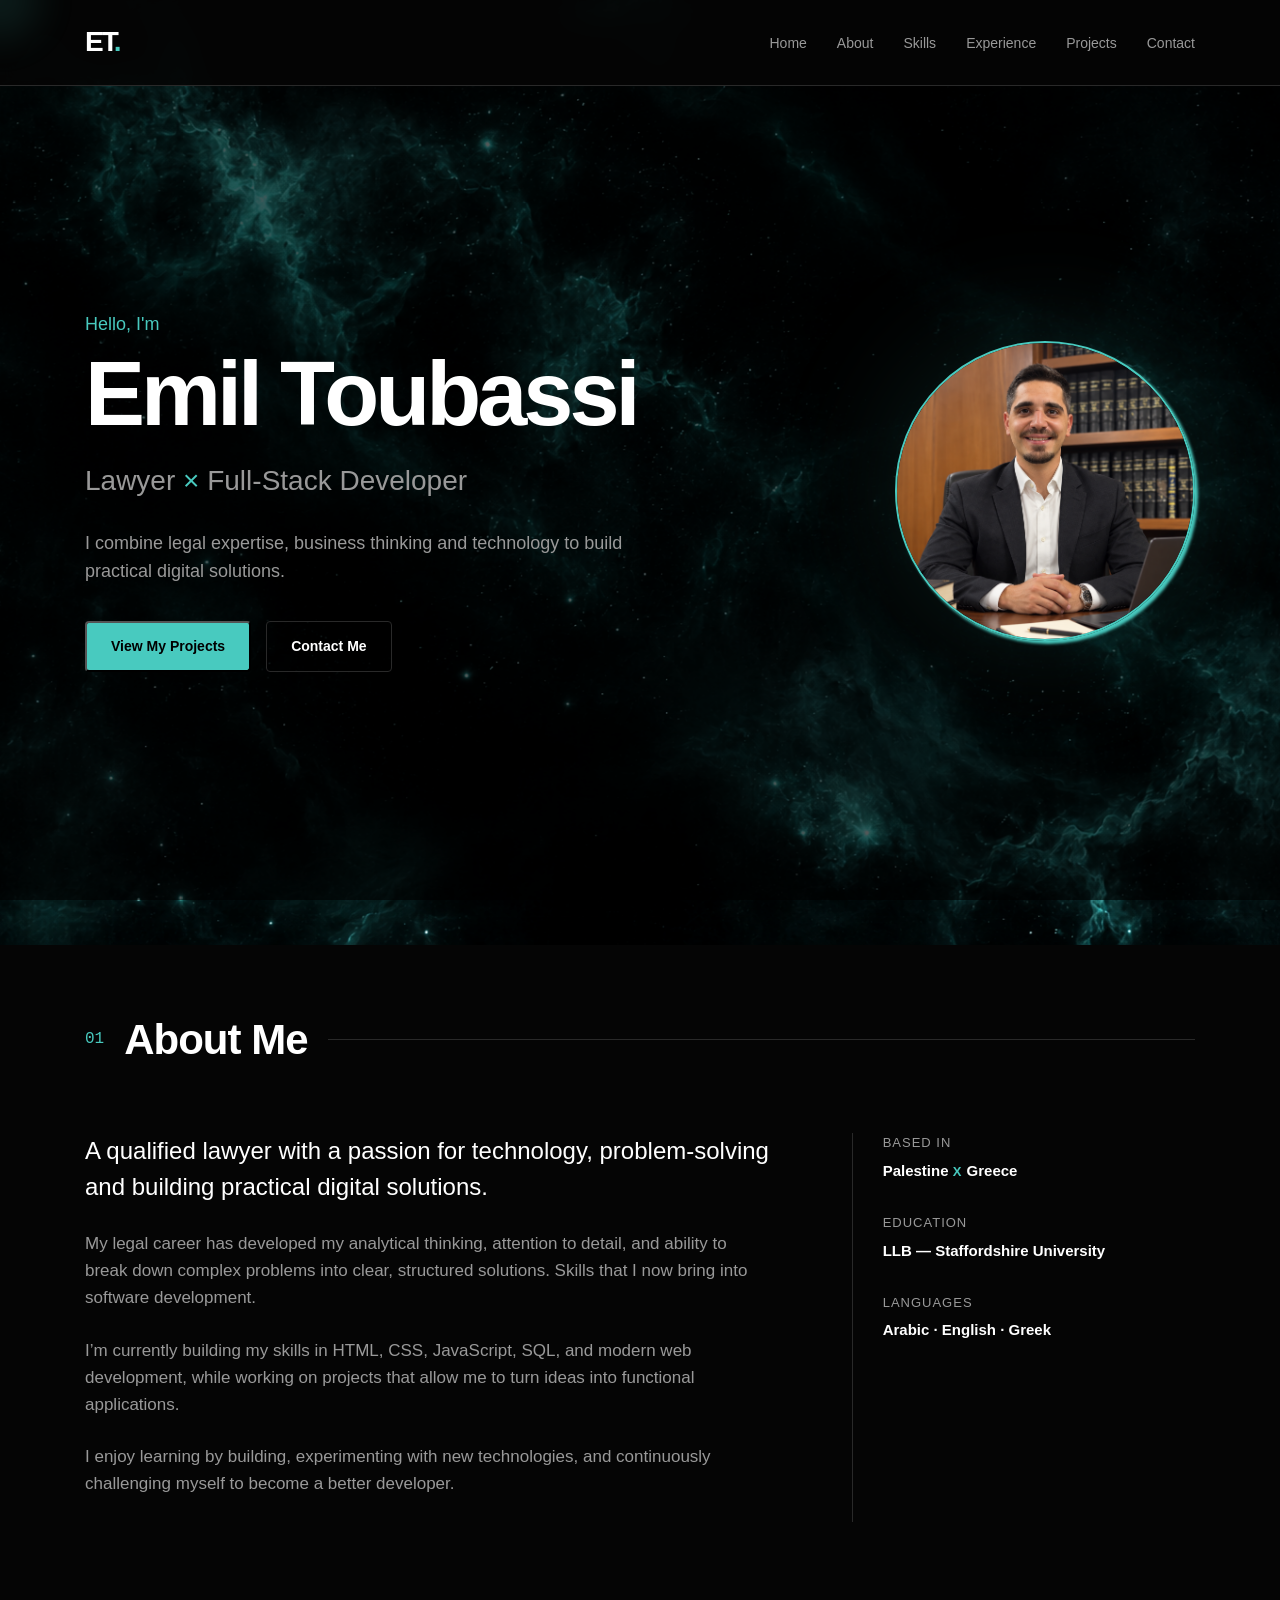
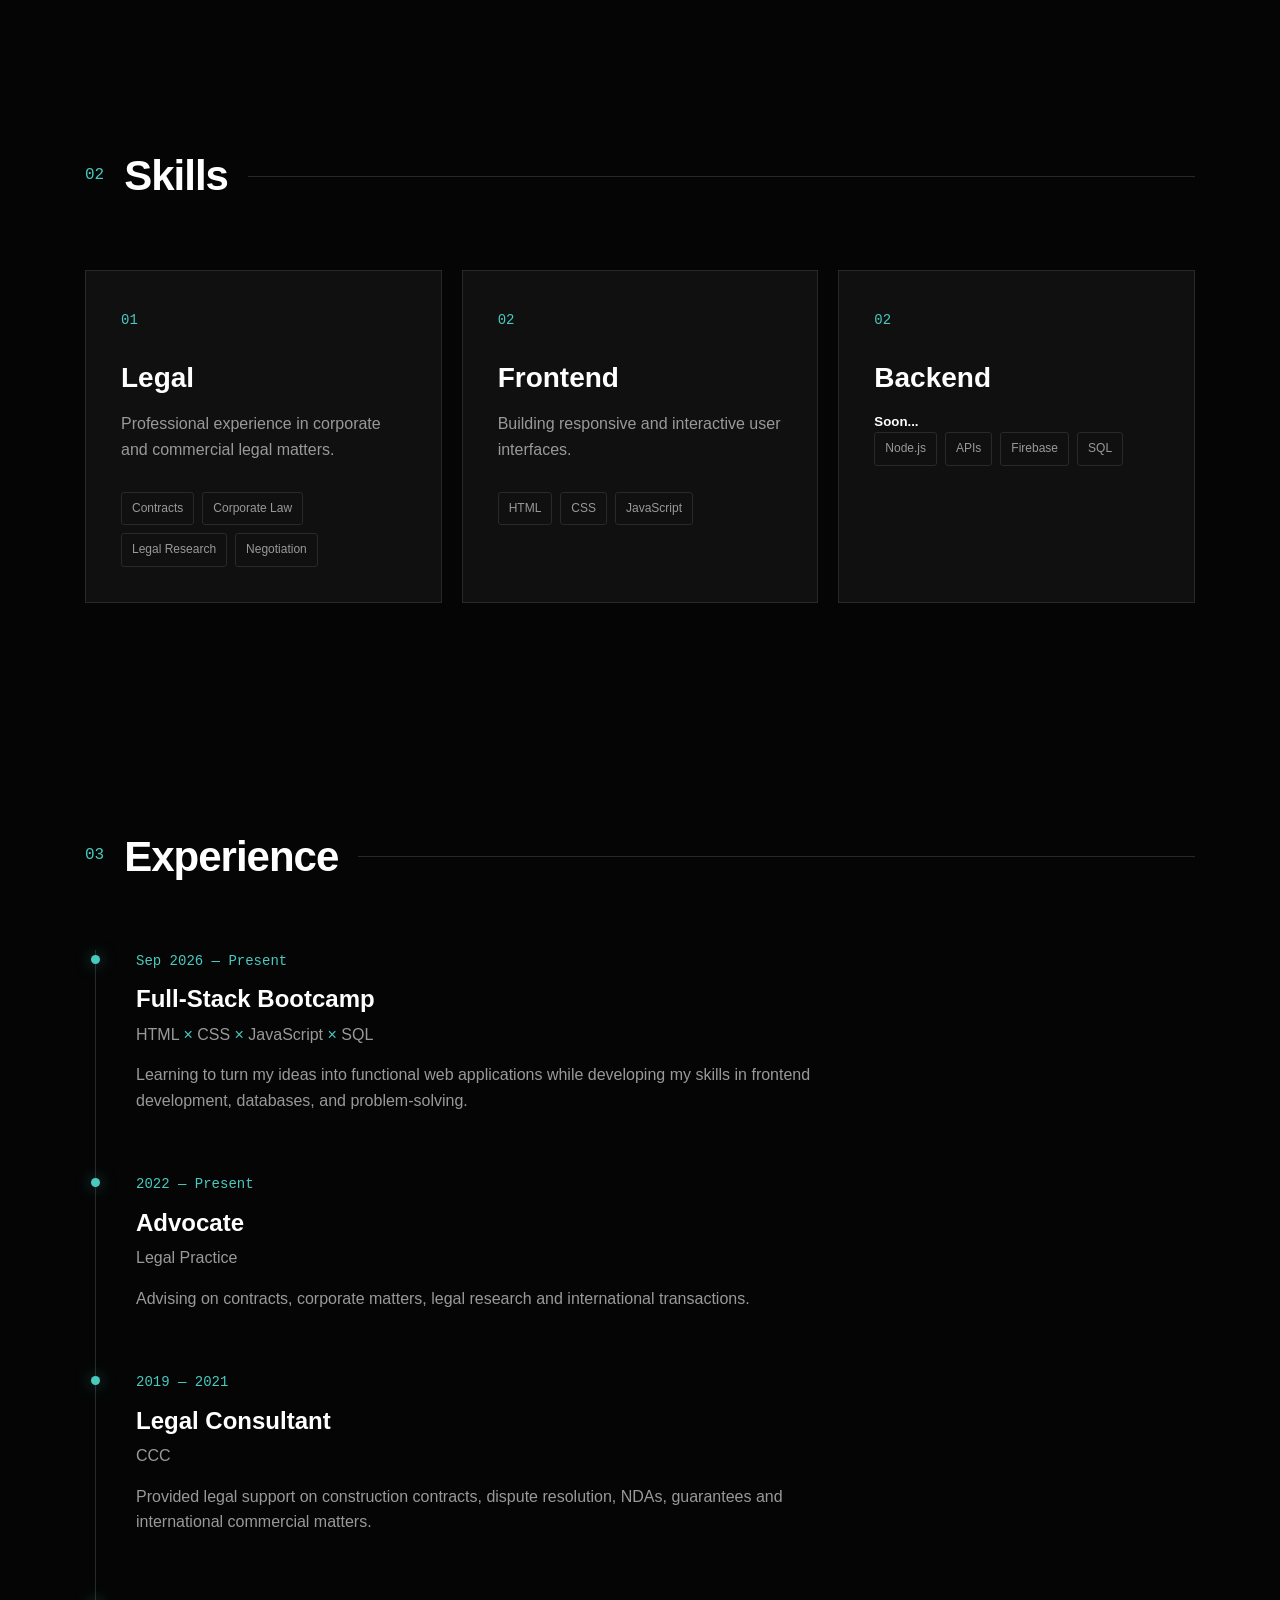
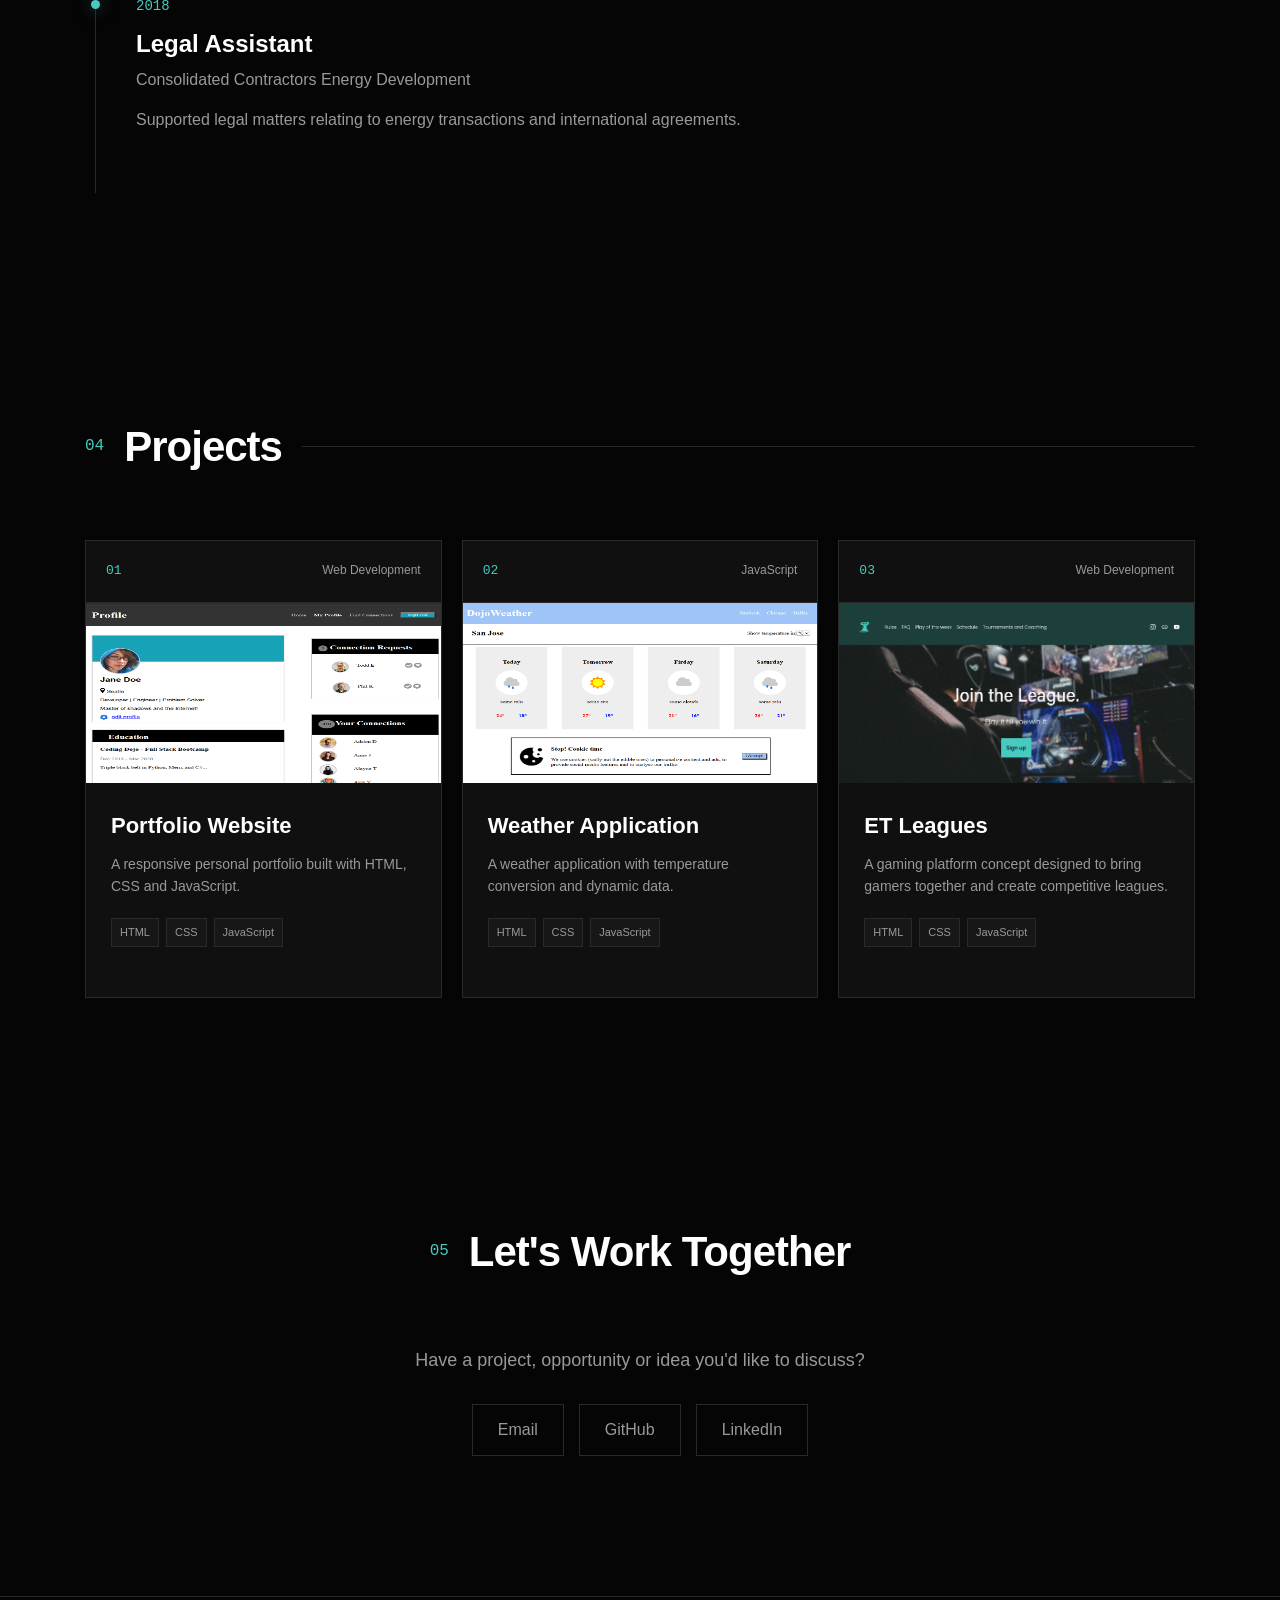
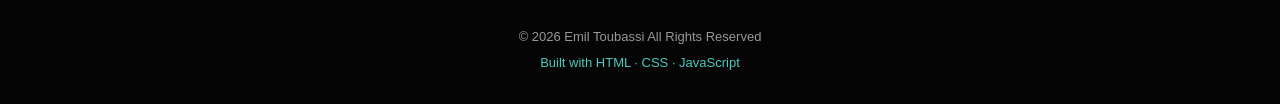
==== commit 755850b9: "portfolio" ====
--- a/files/index.html
+++ b/files/index.html
@@ -33,10 +33,10 @@
             <a href="./experience.html">Experience</a>
           </li>
           <li>
-            <a href="#projects">Projects</a>
-          </li>
-          <li>
-            <a href="#contact">Contact</a>
+            <a href="./projects.html">Projects</a>
+          </li>
+          <li>
+            <a href="./contact.html">Contact</a>
           </li>
         </ul>
         <!-- <button id="theme-toggle" class="theme-toggle">Light</button> -->
@@ -58,10 +58,10 @@
             practical digital solutions.
           </p>
           <div class="hero-buttons">
-            <button href="#projects" class="btn primary-btn">
-              View My Work
+            <button class="btn primary-btn">
+              <a href="./projects.html">View My Projects</a>
             </button>
-            <a href="#contact" class="btn secondary-btn"> Contact Me </a>
+            <a href="./contact.html" class="btn secondary-btn"> Contact Me </a>
           </div>
         </div>
         <div class="hero-image">
--- a/files/style.css
+++ b/files/style.css
@@ -36,6 +36,42 @@
   background-color: var(--background);
   color: var(--text);
   line-height: 1.6;
+  position: relative;
+  overflow-x: hidden;
+}
+
+body::before {
+  content: "";
+  position: fixed;
+  top: -5%;
+  left: -5%;
+  width: 110%;
+  height: 110%;
+  background-image: url("./pics/background.png");
+  background-size: cover;
+  background-position: center;
+  z-index: -2;
+  animation: backgroundMove 20s ease-in-out infinite alternate;
+}
+
+body::after {
+  content: "";
+  position: fixed;
+  top: 0;
+  left: 0;
+  width: 100%;
+  height: 100%;
+  background-color: rgba(0, 0, 0, 0.65);
+  z-index: -1;
+}
+
+@keyframes backgroundMove {
+  from {
+    transform: scale(1);
+  }
+  to {
+    transform: scale(1.08);
+  }
 }
 
 a {
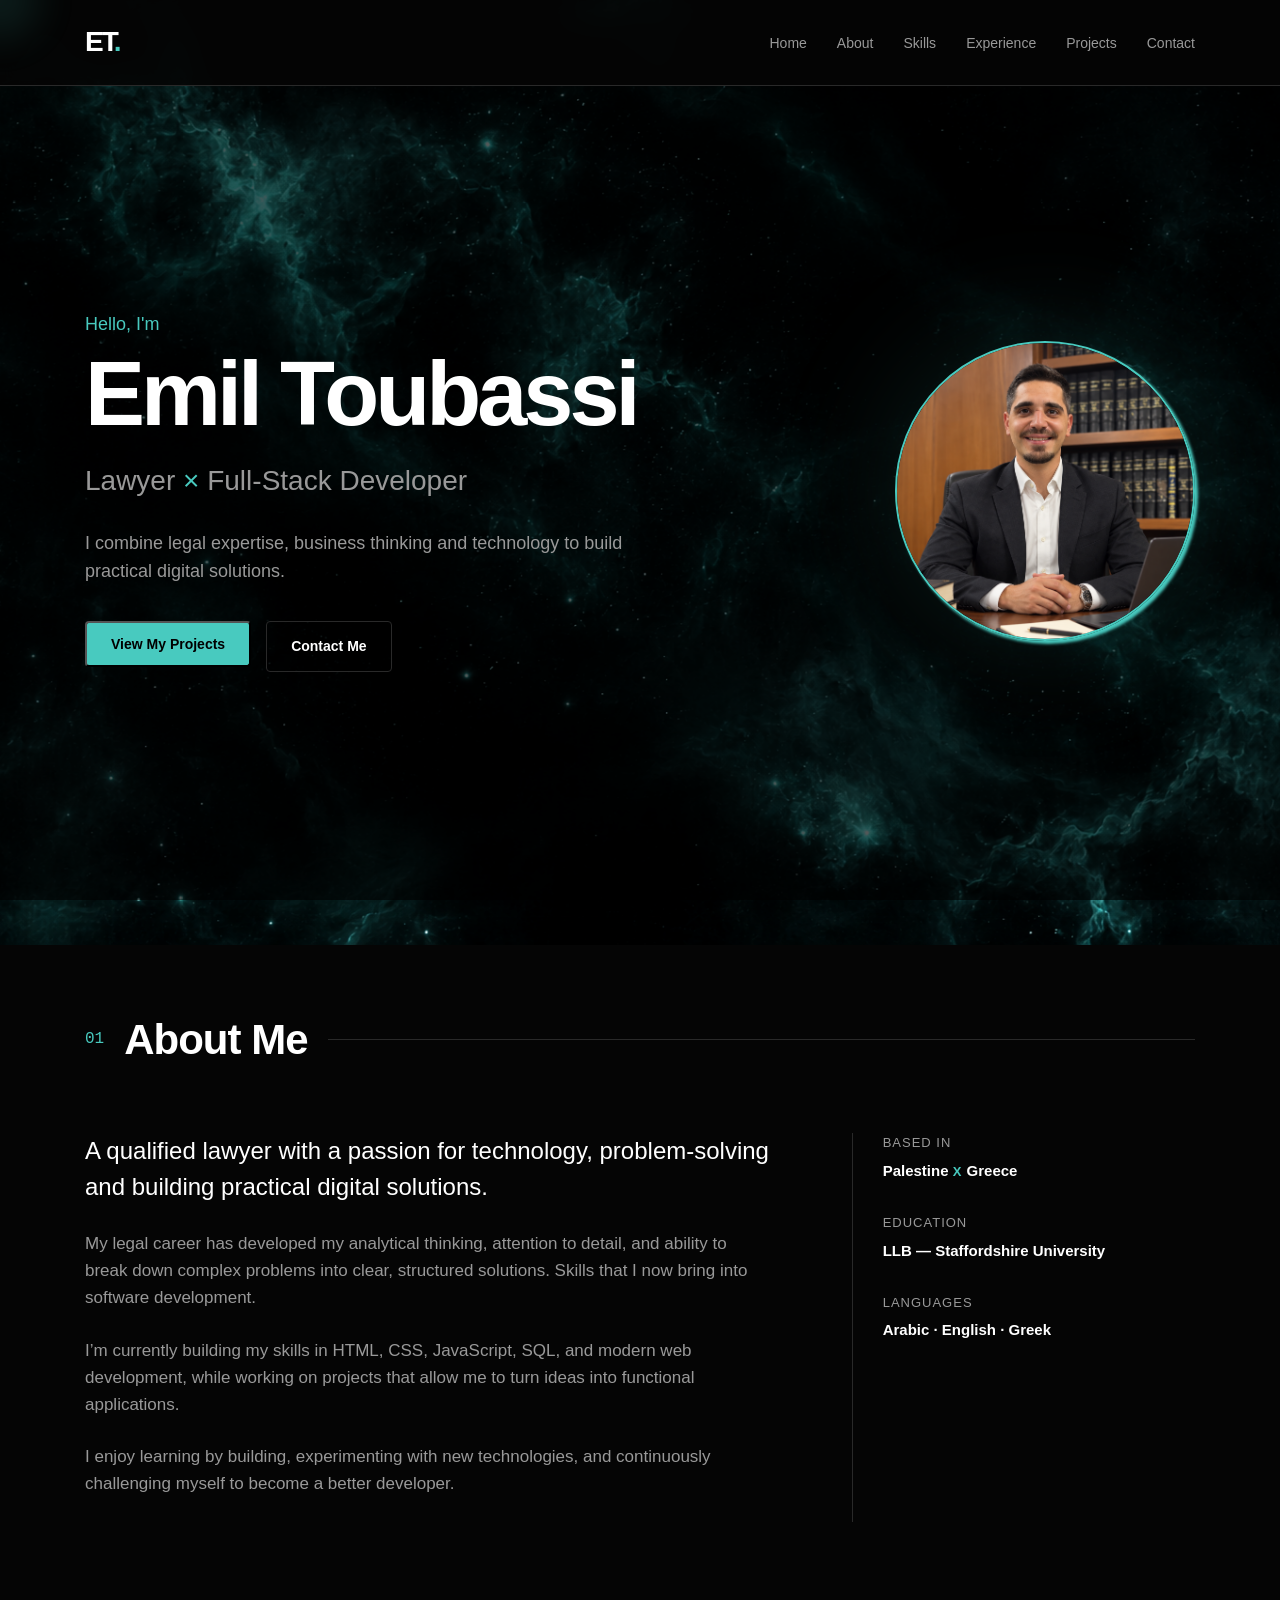
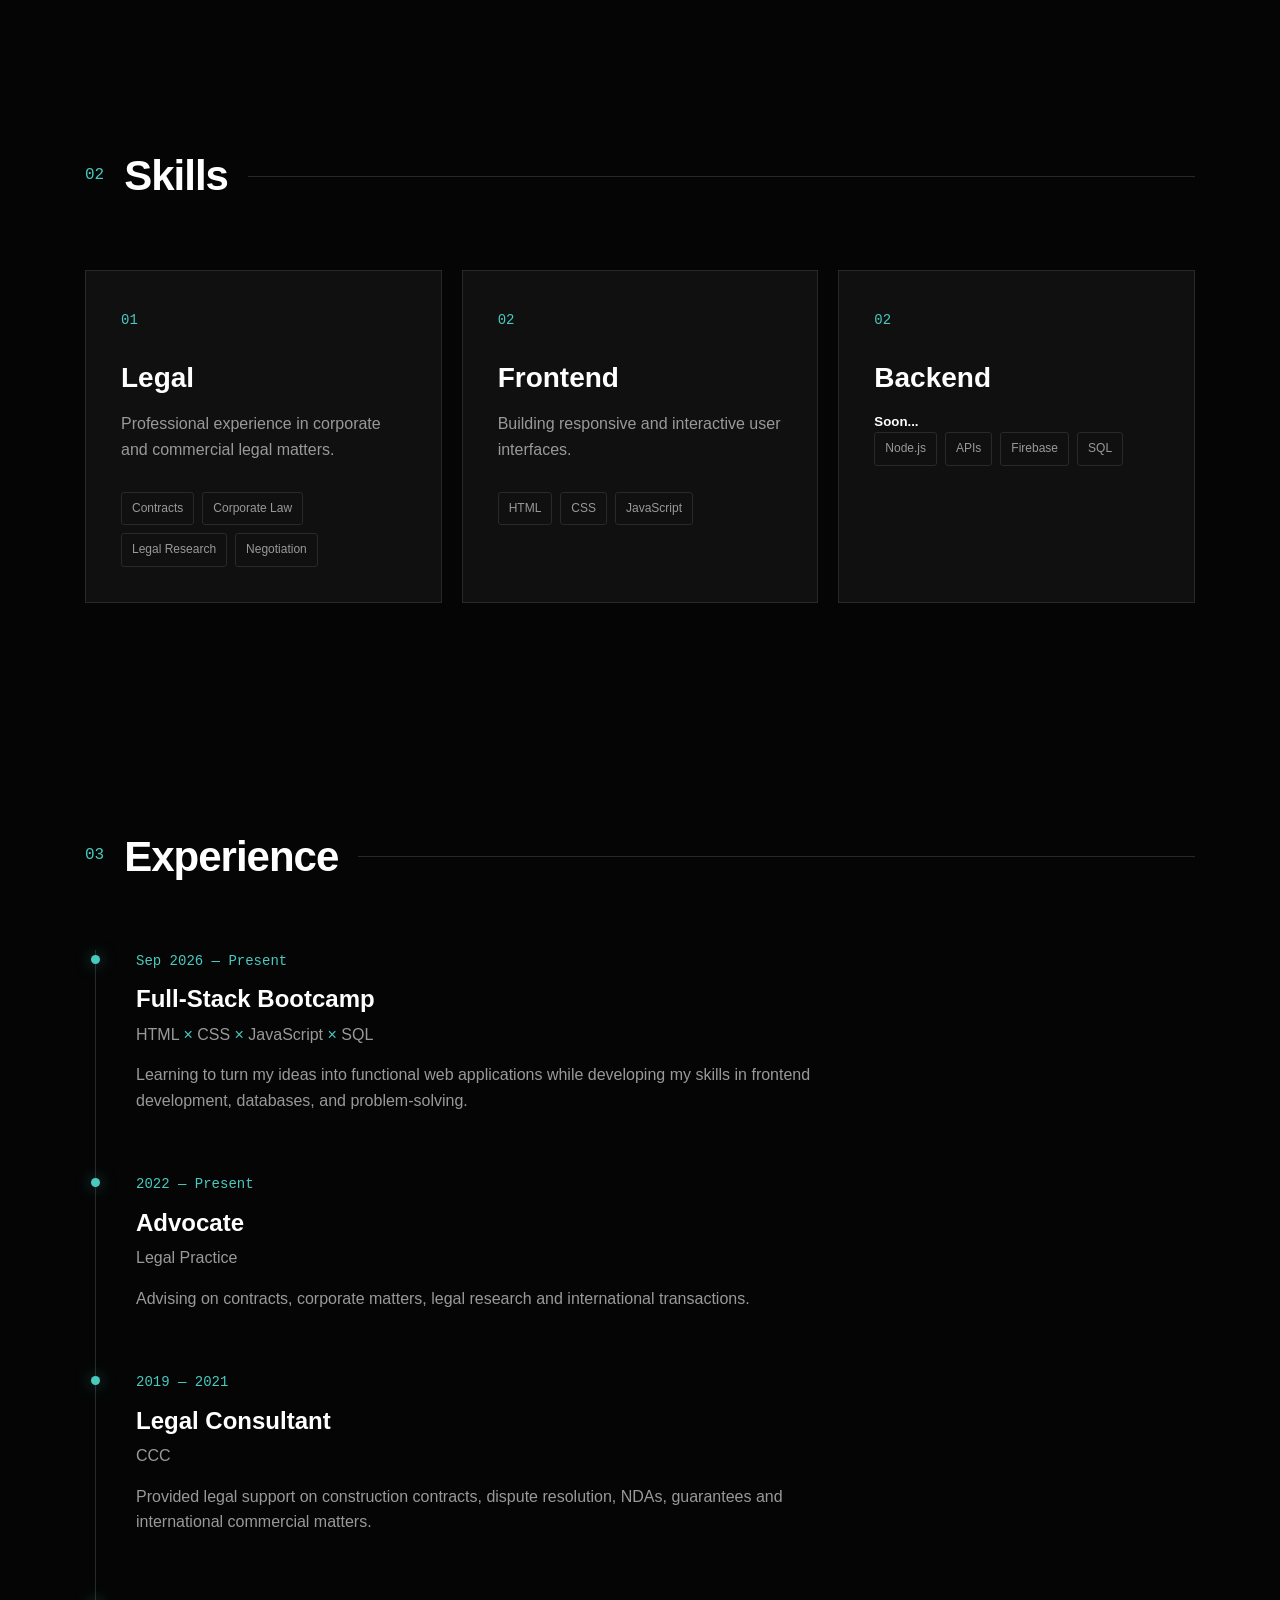
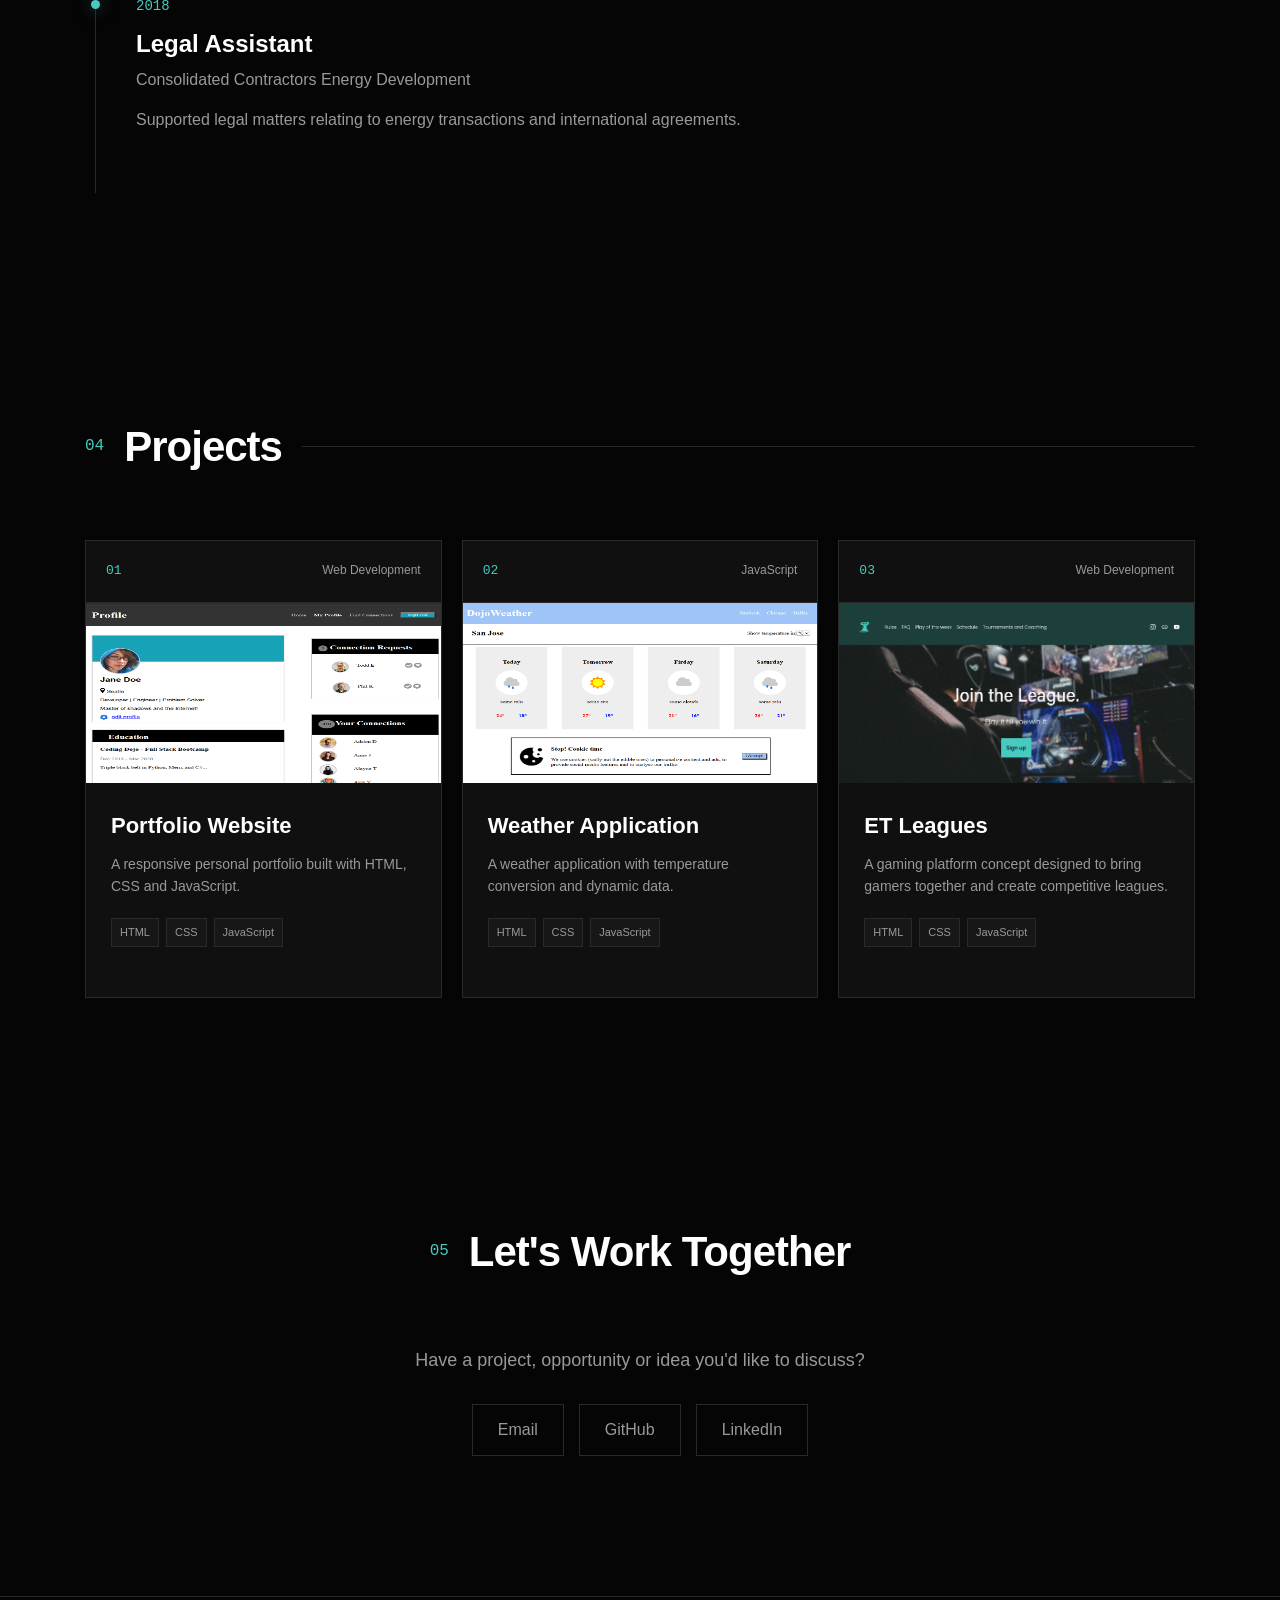
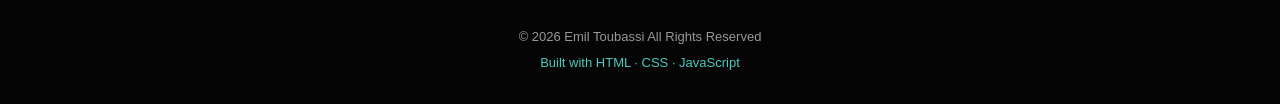
==== commit ddb6c86a: "portfolio" ====
--- a/files/index.html
+++ b/files/index.html
@@ -57,10 +57,10 @@
             I combine legal expertise, business thinking and technology to build
             practical digital solutions.
           </p>
-          <div class="hero-buttons">
+          <a href="./projects.html"><div class="hero-buttons">
             <button class="btn primary-btn">
-              <a href="./projects.html">View My Projects</a>
-            </button>
+              View My Projects
+            </button></a>
             <a href="./contact.html" class="btn secondary-btn"> Contact Me </a>
           </div>
         </div>
